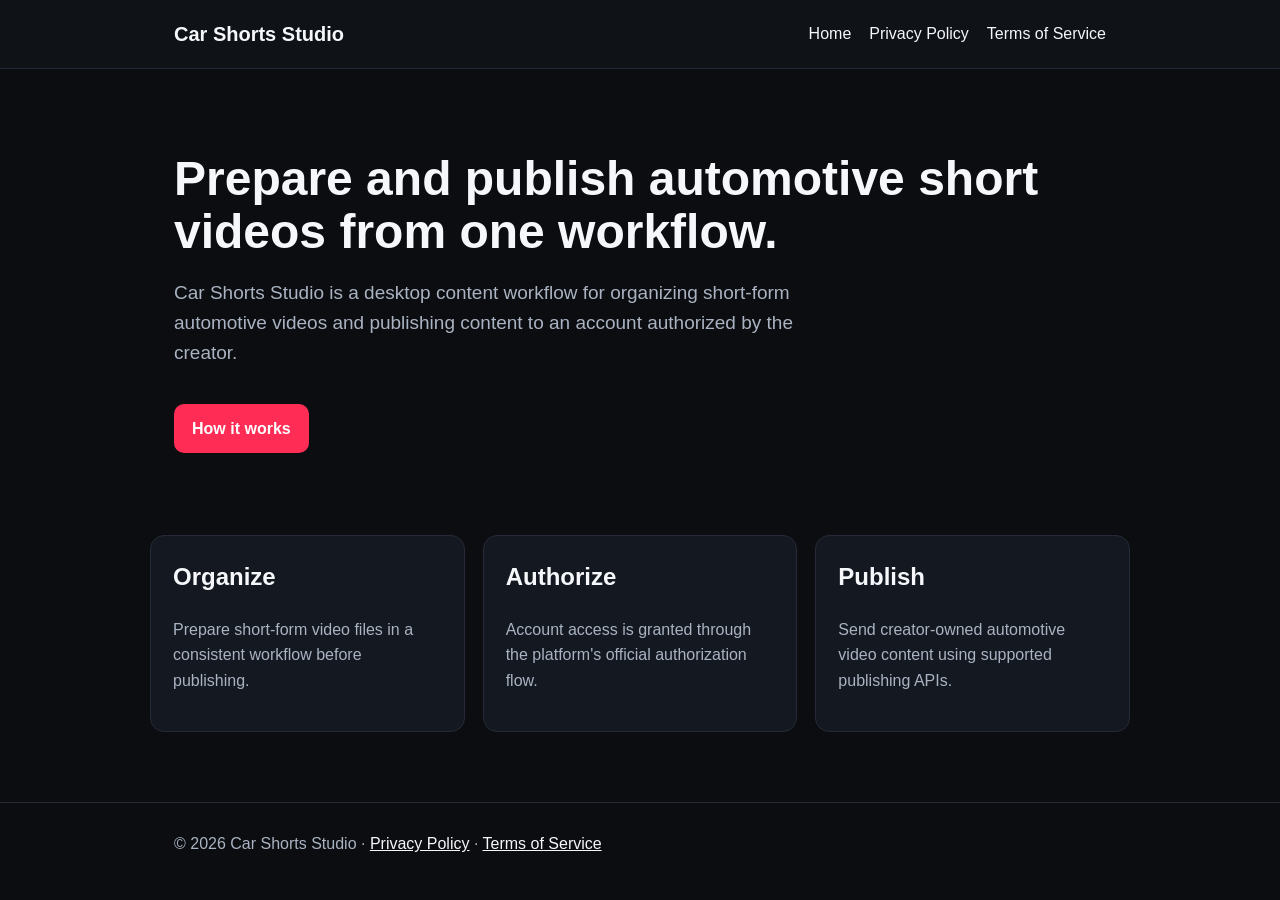
==== index.html @ a883da8c "Add files via upload" ====
<!doctype html>
<html lang="en">
<head>
<meta charset="utf-8">
<meta name="viewport" content="width=device-width,initial-scale=1">
<title>Car Shorts Studio</title>
<meta name="description" content="Car Shorts Studio helps creators organize and publish short-form automotive video content from a desktop workflow.">
<link rel="stylesheet" href="style.css">
</head>
<body>
<header><div class="wrap"><nav>
<div class="brand">Car Shorts Studio</div>
<div><a href="index.html">Home</a><a href="privacy.html">Privacy Policy</a><a href="terms.html">Terms of Service</a></div>
</nav></div></header>
<main>
<section class="hero"><div class="wrap">
<h1>Prepare and publish automotive short videos from one workflow.</h1>
<p>Car Shorts Studio is a desktop content workflow for organizing short-form automotive videos and publishing content to an account authorized by the creator.</p>
<a class="button" href="#features">How it works</a>
</div></section>
<section id="features"><div class="wrap grid">
<div class="card"><h2>Organize</h2><p class="muted">Prepare short-form video files in a consistent workflow before publishing.</p></div>
<div class="card"><h2>Authorize</h2><p class="muted">Account access is granted through the platform's official authorization flow.</p></div>
<div class="card"><h2>Publish</h2><p class="muted">Send creator-owned automotive video content using supported publishing APIs.</p></div>
</div></section>
</main>
<footer><div class="wrap">© 2026 Car Shorts Studio · <a href="privacy.html">Privacy Policy</a> · <a href="terms.html">Terms of Service</a></div></footer>
</body>
</html>
---- style.css ----
:root{
  --bg:#0b0d10; --card:#141820; --text:#f5f7fa; --muted:#aab3c2; --accent:#ff2d55;
  --line:#252b36;
}
*{box-sizing:border-box}
body{margin:0;font-family:Arial,Helvetica,sans-serif;background:var(--bg);color:var(--text);line-height:1.6}
header{border-bottom:1px solid var(--line);background:#0f1217}
.wrap{max-width:980px;margin:auto;padding:0 24px}
nav{display:flex;justify-content:space-between;align-items:center;padding:18px 0}
.brand{font-weight:700;font-size:20px}
nav a{color:var(--text);text-decoration:none;margin-left:18px}
.hero{padding:84px 0 54px}
.hero h1{font-size:48px;line-height:1.1;margin:0 0 18px}
.hero p{max-width:680px;color:var(--muted);font-size:19px}
.button{display:inline-block;margin-top:16px;padding:12px 18px;border-radius:10px;background:var(--accent);color:white;text-decoration:none;font-weight:700}
.grid{display:grid;grid-template-columns:repeat(auto-fit,minmax(230px,1fr));gap:18px;padding:28px 0 70px}
.card{background:var(--card);border:1px solid var(--line);border-radius:14px;padding:22px}
.card h2,.card h3{margin-top:0}
.muted{color:var(--muted)}
.content{padding:54px 0 80px;max-width:820px}
.content h1{font-size:38px}
.content h2{margin-top:34px}
footer{border-top:1px solid var(--line);padding:28px 0;color:var(--muted)}
footer a{color:var(--text)}
@media (max-width:650px){.hero h1{font-size:36px} nav{align-items:flex-start;gap:12px;flex-direction:column} nav a{margin:0 14px 0 0}}
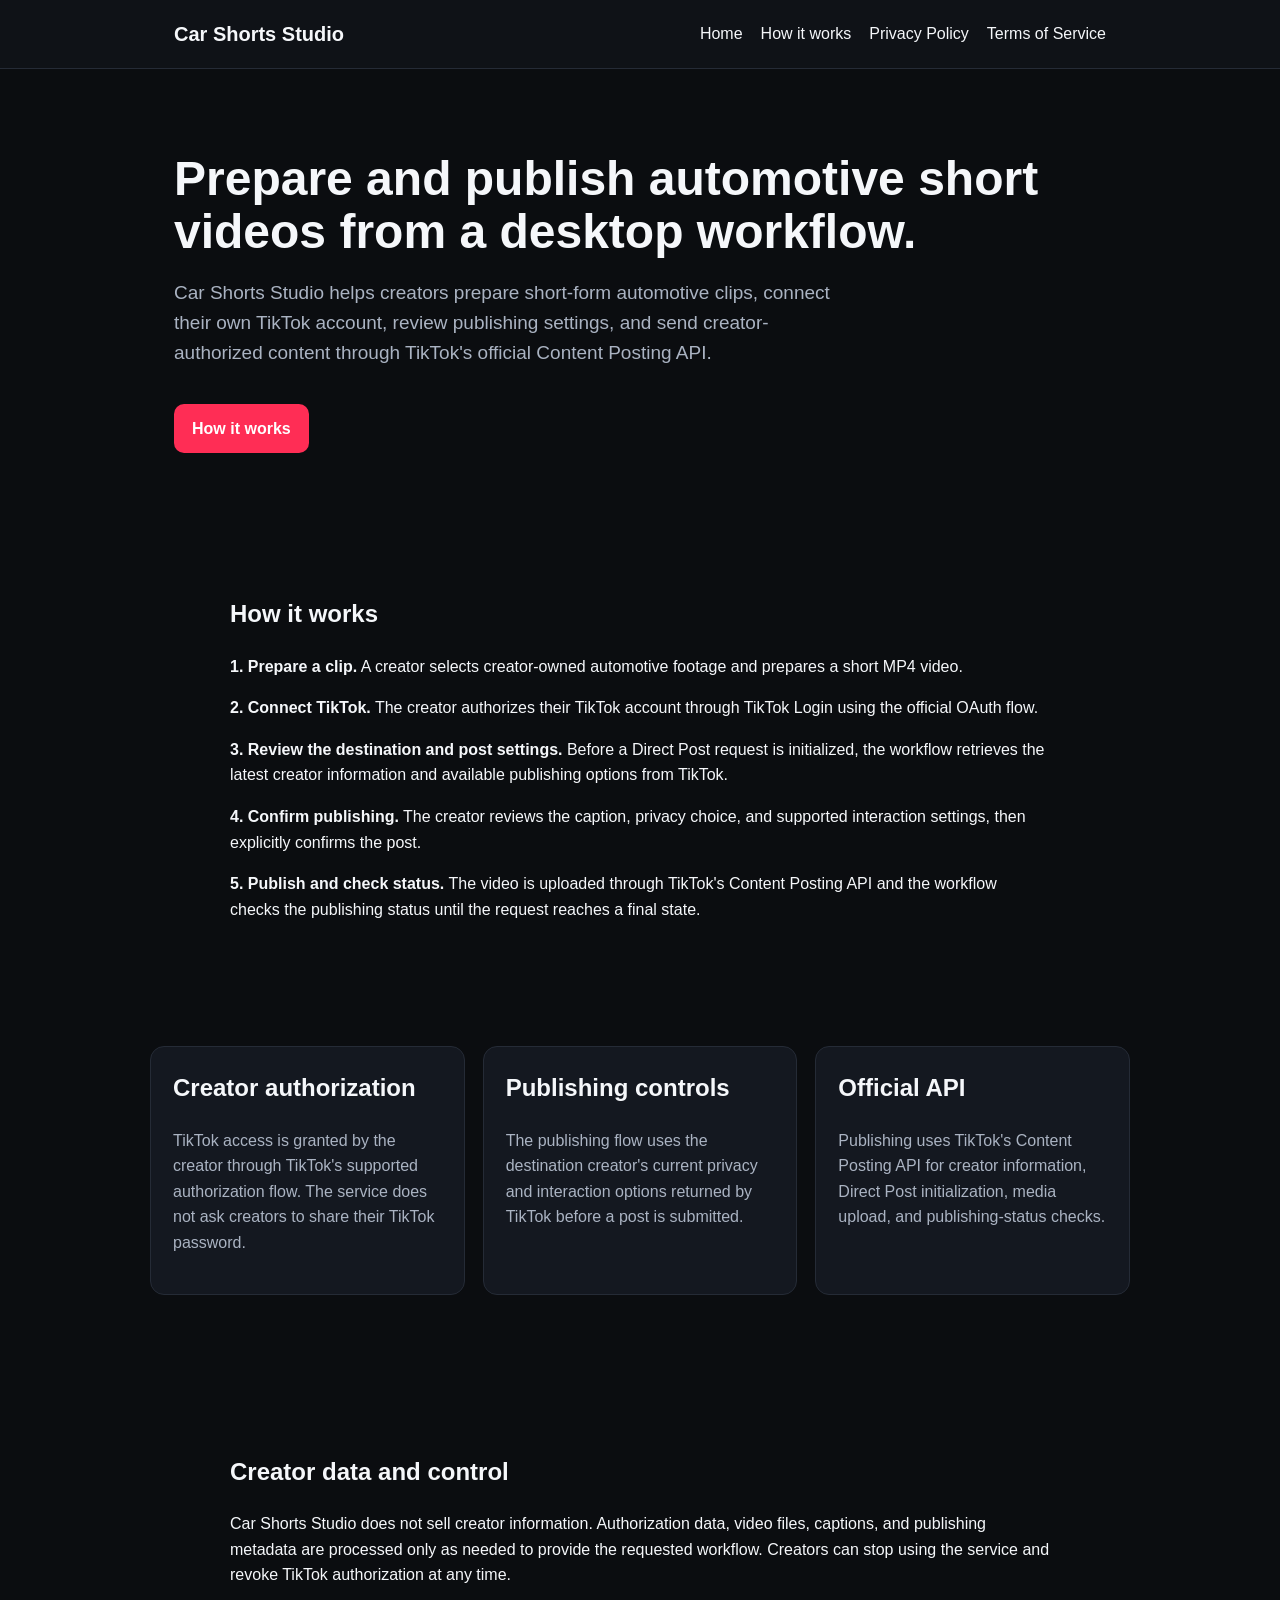
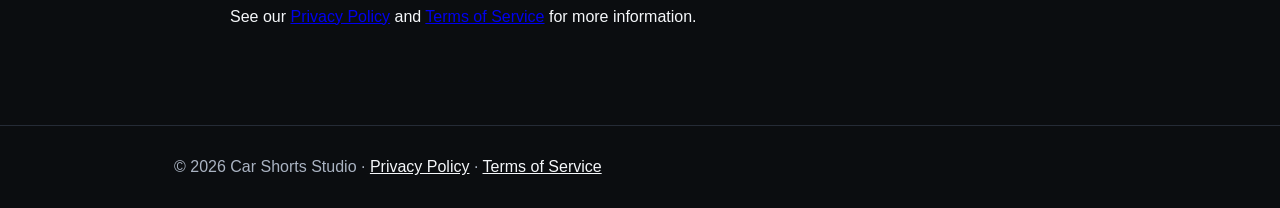
==== commit d7851b8e: "Expand app website for TikTok review" ====
--- a/index.html
+++ b/index.html
@@ -4,26 +4,42 @@
 <meta charset="utf-8">
 <meta name="viewport" content="width=device-width,initial-scale=1">
 <title>Car Shorts Studio</title>
-<meta name="description" content="Car Shorts Studio helps creators organize and publish short-form automotive video content from a desktop workflow.">
+<meta name="description" content="Car Shorts Studio is a desktop creator workflow for preparing and publishing short-form automotive videos to an authorized TikTok account.">
 <link rel="stylesheet" href="style.css">
 </head>
 <body>
 <header><div class="wrap"><nav>
 <div class="brand">Car Shorts Studio</div>
-<div><a href="index.html">Home</a><a href="privacy.html">Privacy Policy</a><a href="terms.html">Terms of Service</a></div>
+<div><a href="index.html">Home</a><a href="#how">How it works</a><a href="privacy.html">Privacy Policy</a><a href="terms.html">Terms of Service</a></div>
 </nav></div></header>
 <main>
 <section class="hero"><div class="wrap">
-<h1>Prepare and publish automotive short videos from one workflow.</h1>
-<p>Car Shorts Studio is a desktop content workflow for organizing short-form automotive videos and publishing content to an account authorized by the creator.</p>
-<a class="button" href="#features">How it works</a>
+<h1>Prepare and publish automotive short videos from a desktop workflow.</h1>
+<p>Car Shorts Studio helps creators prepare short-form automotive clips, connect their own TikTok account, review publishing settings, and send creator-authorized content through TikTok's official Content Posting API.</p>
+<a class="button" href="#how">How it works</a>
 </div></section>
-<section id="features"><div class="wrap grid">
-<div class="card"><h2>Organize</h2><p class="muted">Prepare short-form video files in a consistent workflow before publishing.</p></div>
-<div class="card"><h2>Authorize</h2><p class="muted">Account access is granted through the platform's official authorization flow.</p></div>
-<div class="card"><h2>Publish</h2><p class="muted">Send creator-owned automotive video content using supported publishing APIs.</p></div>
+
+<section id="how"><div class="wrap content">
+<h2>How it works</h2>
+<p><strong>1. Prepare a clip.</strong> A creator selects creator-owned automotive footage and prepares a short MP4 video.</p>
+<p><strong>2. Connect TikTok.</strong> The creator authorizes their TikTok account through TikTok Login using the official OAuth flow.</p>
+<p><strong>3. Review the destination and post settings.</strong> Before a Direct Post request is initialized, the workflow retrieves the latest creator information and available publishing options from TikTok.</p>
+<p><strong>4. Confirm publishing.</strong> The creator reviews the caption, privacy choice, and supported interaction settings, then explicitly confirms the post.</p>
+<p><strong>5. Publish and check status.</strong> The video is uploaded through TikTok's Content Posting API and the workflow checks the publishing status until the request reaches a final state.</p>
+</div></section>
+
+<section><div class="wrap grid">
+<div class="card"><h2>Creator authorization</h2><p class="muted">TikTok access is granted by the creator through TikTok's supported authorization flow. The service does not ask creators to share their TikTok password.</p></div>
+<div class="card"><h2>Publishing controls</h2><p class="muted">The publishing flow uses the destination creator's current privacy and interaction options returned by TikTok before a post is submitted.</p></div>
+<div class="card"><h2>Official API</h2><p class="muted">Publishing uses TikTok's Content Posting API for creator information, Direct Post initialization, media upload, and publishing-status checks.</p></div>
+</div></section>
+
+<section><div class="wrap content">
+<h2>Creator data and control</h2>
+<p>Car Shorts Studio does not sell creator information. Authorization data, video files, captions, and publishing metadata are processed only as needed to provide the requested workflow. Creators can stop using the service and revoke TikTok authorization at any time.</p>
+<p>See our <a href="privacy.html">Privacy Policy</a> and <a href="terms.html">Terms of Service</a> for more information.</p>
 </div></section>
 </main>
 <footer><div class="wrap">© 2026 Car Shorts Studio · <a href="privacy.html">Privacy Policy</a> · <a href="terms.html">Terms of Service</a></div></footer>
 </body>
-</html>
+</html>
